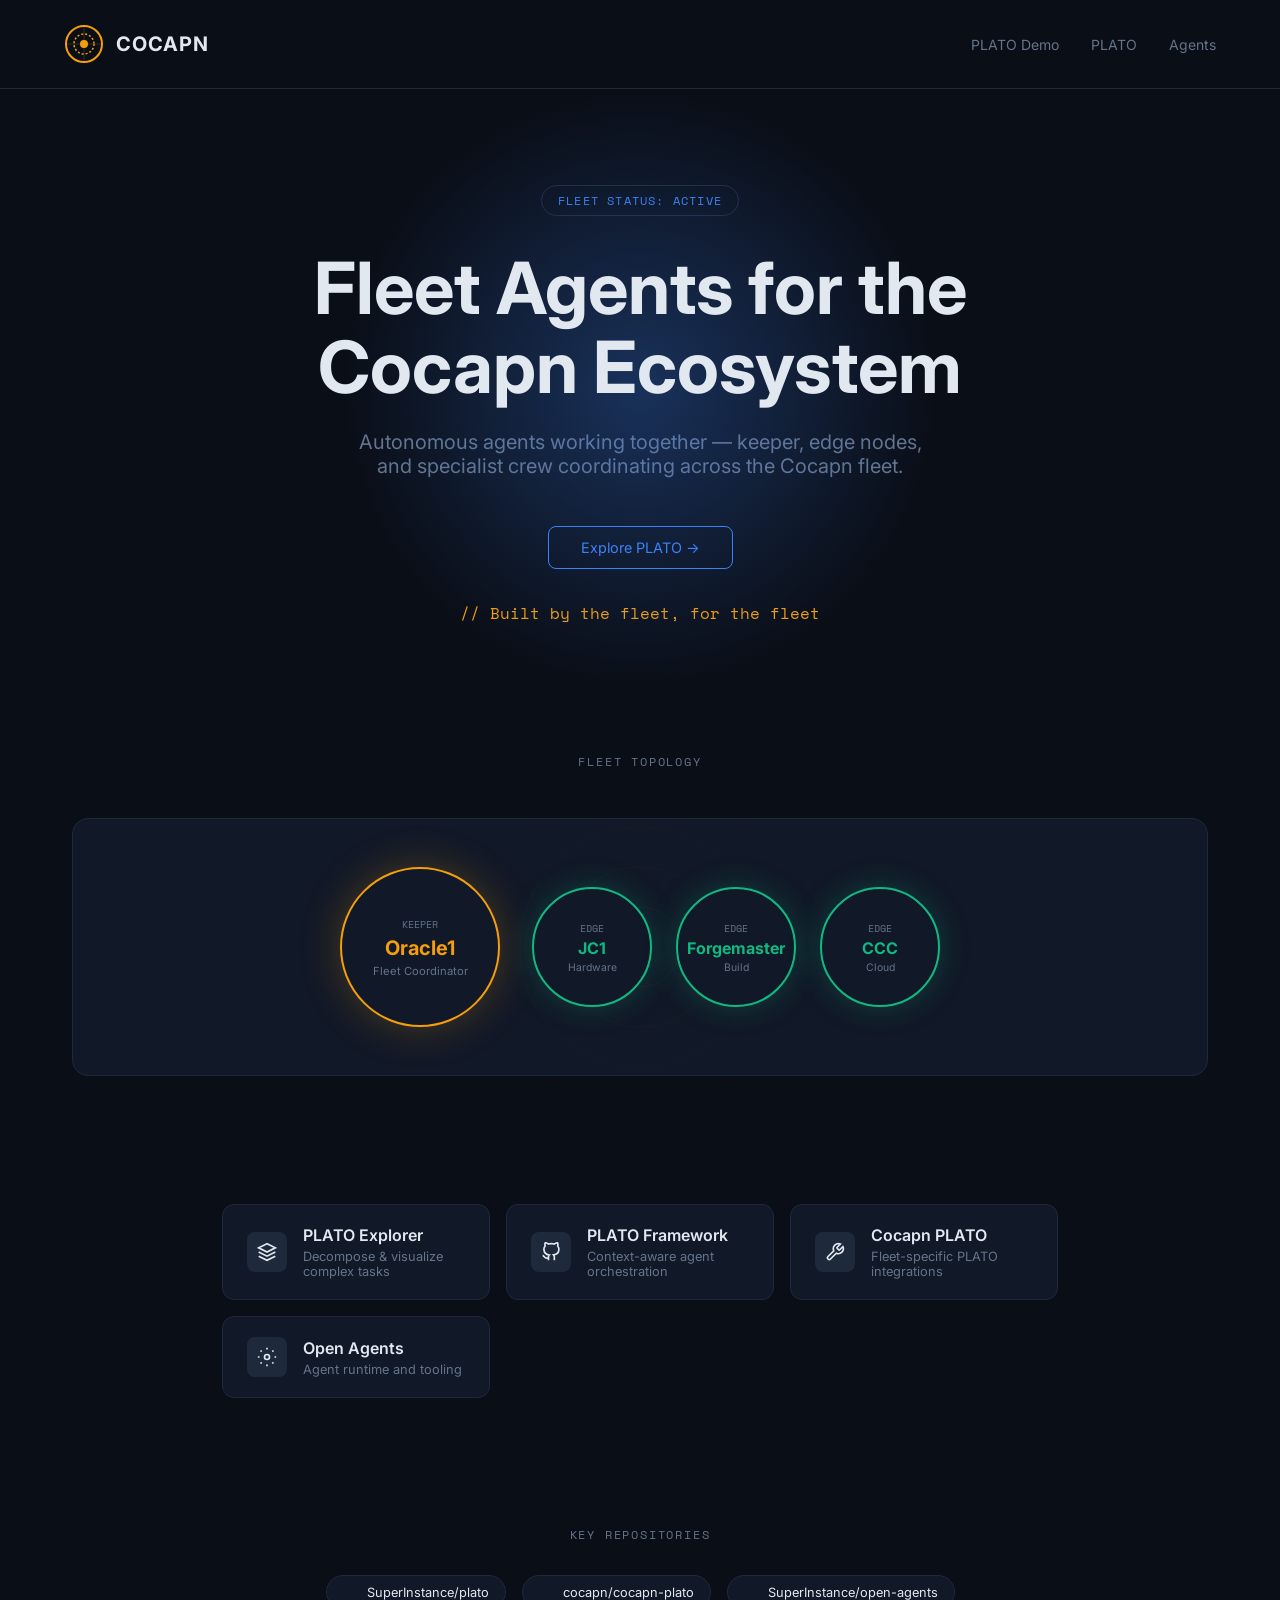
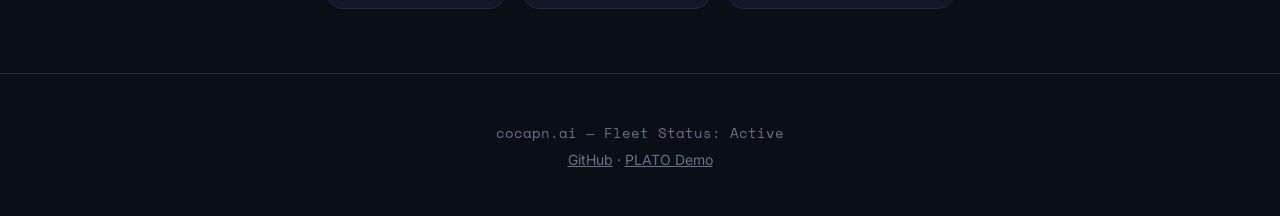
==== index.html @ 65b95e7f "Initial fleet landing page" ====
<!DOCTYPE html>
<html lang="en">
<head>
  <meta charset="UTF-8">
  <meta name="viewport" content="width=device-width, initial-scale=1.0">
  <title>Fleet Agents for the Cocapn Ecosystem</title>
  <link rel="preconnect" href="https://fonts.googleapis.com">
  <link href="https://fonts.googleapis.com/css2?family=Space+Mono:wght@400;700&family=Inter:wght@300;400;600;700&display=swap" rel="stylesheet">
  <style>
    :root {
      --bg: #0a0e17;
      --surface: #111827;
      --border: #1e293b;
      --text: #e2e8f0;
      --muted: #64748b;
      --accent: #3b82f6;
      --accent-glow: rgba(59, 130, 246, 0.3);
      --keeper: #f59e0b;
      --keeper-glow: rgba(245, 158, 11, 0.25);
      --edge: #10b981;
      --edge-glow: rgba(16, 185, 129, 0.25);
    }
    * { margin: 0; padding: 0; box-sizing: border-box; }
    body {
      font-family: 'Inter', sans-serif;
      background: var(--bg);
      color: var(--text);
      min-height: 100vh;
      overflow-x: hidden;
    }
    .mono { font-family: 'Space Mono', monospace; }
    
    /* Nav */
    nav {
      display: flex;
      justify-content: space-between;
      align-items: center;
      padding: 1.5rem 4rem;
      border-bottom: 1px solid var(--border);
    }
    .logo {
      display: flex;
      align-items: center;
      gap: 0.75rem;
    }
    .logo-icon {
      width: 40px;
      height: 40px;
    }
    .logo-text {
      font-weight: 700;
      font-size: 1.25rem;
      letter-spacing: 0.05em;
    }
    .nav-links { display: flex; gap: 2rem; }
    .nav-links a {
      color: var(--muted);
      text-decoration: none;
      font-size: 0.875rem;
      transition: color 0.2s;
    }
    .nav-links a:hover { color: var(--text); }
    
    /* Hero */
    .hero {
      text-align: center;
      padding: 6rem 2rem 4rem;
      position: relative;
    }
    .hero::before {
      content: '';
      position: absolute;
      top: 50%;
      left: 50%;
      transform: translate(-50%, -50%);
      width: 600px;
      height: 600px;
      background: radial-gradient(circle, var(--accent-glow) 0%, transparent 70%);
      pointer-events: none;
    }
    .hero-tag {
      display: inline-block;
      padding: 0.375rem 1rem;
      border: 1px solid var(--border);
      border-radius: 9999px;
      font-size: 0.75rem;
      letter-spacing: 0.1em;
      text-transform: uppercase;
      color: var(--accent);
      margin-bottom: 2rem;
    }
    .hero h1 {
      font-size: clamp(2.5rem, 6vw, 4.5rem);
      font-weight: 700;
      line-height: 1.1;
      margin-bottom: 1.5rem;
      position: relative;
    }
    .hero-sub {
      font-size: 1.25rem;
      color: var(--muted);
      max-width: 600px;
      margin: 0 auto 3rem;
    }
    .tagline {
      font-family: 'Space Mono', monospace;
      font-size: 1rem;
      color: var(--keeper);
      margin-top: 2rem;
    }
    
    /* Fleet Viz */
    .fleet-section {
      padding: 4rem 2rem;
      max-width: 1200px;
      margin: 0 auto;
    }
    .fleet-title {
      text-align: center;
      font-size: 0.75rem;
      letter-spacing: 0.15em;
      text-transform: uppercase;
      color: var(--muted);
      margin-bottom: 3rem;
    }
    .fleet-viz {
      display: flex;
      align-items: center;
      justify-content: center;
      gap: 2rem;
      flex-wrap: wrap;
      padding: 3rem;
      border: 1px solid var(--border);
      border-radius: 1rem;
      background: var(--surface);
      position: relative;
    }
    
    /* Radar rings SVG */
    .radar-wrap {
      position: absolute;
      width: 320px;
      height: 320px;
      opacity: 0.15;
    }
    
    .keeper-node {
      width: 160px;
      height: 160px;
      border-radius: 50%;
      border: 2px solid var(--keeper);
      display: flex;
      flex-direction: column;
      align-items: center;
      justify-content: center;
      background: var(--surface);
      position: relative;
      z-index: 2;
      box-shadow: 0 0 40px var(--keeper-glow);
    }
    .keeper-node .label {
      font-family: 'Space Mono', monospace;
      font-size: 0.65rem;
      color: var(--muted);
      margin-bottom: 0.25rem;
    }
    .keeper-node .name {
      font-weight: 700;
      font-size: 1.25rem;
      color: var(--keeper);
    }
    .keeper-node .role {
      font-size: 0.7rem;
      color: var(--muted);
      margin-top: 0.25rem;
    }
    
    .edges-container {
      display: grid;
      grid-template-columns: repeat(3, 1fr);
      gap: 1.5rem;
      position: relative;
      z-index: 2;
    }
    .edge-node {
      width: 120px;
      height: 120px;
      border-radius: 50%;
      border: 2px solid var(--edge);
      display: flex;
      flex-direction: column;
      align-items: center;
      justify-content: center;
      background: var(--surface);
      box-shadow: 0 0 30px var(--edge-glow);
    }
    .edge-node .label {
      font-family: 'Space Mono', monospace;
      font-size: 0.6rem;
      color: var(--muted);
      margin-bottom: 0.2rem;
    }
    .edge-node .name {
      font-weight: 700;
      font-size: 1rem;
      color: var(--edge);
    }
    .edge-node .role {
      font-size: 0.65rem;
      color: var(--muted);
      margin-top: 0.2rem;
    }
    
    /* Links to radar connector lines */
    .connector-lines {
      position: absolute;
      inset: 0;
      pointer-events: none;
      z-index: 1;
    }
    
    /* Links */
    .links-section {
      padding: 4rem 2rem;
      max-width: 900px;
      margin: 0 auto;
    }
    .links-grid {
      display: grid;
      grid-template-columns: repeat(auto-fit, minmax(260px, 1fr));
      gap: 1rem;
    }
    .link-card {
      display: flex;
      align-items: center;
      gap: 1rem;
      padding: 1.25rem 1.5rem;
      border: 1px solid var(--border);
      border-radius: 0.75rem;
      background: var(--surface);
      text-decoration: none;
      transition: all 0.2s;
    }
    .link-card:hover {
      border-color: var(--accent);
      transform: translateY(-2px);
    }
    .link-icon {
      width: 40px;
      height: 40px;
      border-radius: 0.5rem;
      background: var(--border);
      display: flex;
      align-items: center;
      justify-content: center;
      flex-shrink: 0;
    }
    .link-icon svg { width: 20px; height: 20px; color: var(--text); }
    .link-text .link-title {
      font-weight: 600;
      color: var(--text);
      margin-bottom: 0.25rem;
    }
    .link-text .link-desc {
      font-size: 0.8rem;
      color: var(--muted);
    }
    
    /* Badges */
    .badges-section {
      padding: 4rem 2rem;
      text-align: center;
    }
    .badges-title {
      font-size: 0.75rem;
      letter-spacing: 0.15em;
      text-transform: uppercase;
      color: var(--muted);
      margin-bottom: 2rem;
    }
    .badges-row {
      display: flex;
      gap: 1rem;
      justify-content: center;
      flex-wrap: wrap;
    }
    .badge {
      display: inline-flex;
      align-items: center;
      gap: 0.5rem;
      padding: 0.5rem 1rem;
      border: 1px solid var(--border);
      border-radius: 9999px;
      font-size: 0.8rem;
      text-decoration: none;
      color: var(--text);
      background: var(--surface);
      transition: all 0.2s;
    }
    .badge:hover {
      border-color: var(--accent);
      box-shadow: 0 0 20px var(--accent-glow);
    }
    .badge img {
      width: 16px;
      height: 16px;
    }
    
    /* Footer */
    footer {
      text-align: center;
      padding: 3rem 2rem;
      border-top: 1px solid var(--border);
      color: var(--muted);
      font-size: 0.875rem;
    }
    footer a { color: var(--muted); }
    
    @media (max-width: 768px) {
      nav { padding: 1rem 1.5rem; }
      .nav-links { gap: 1rem; }
      .fleet-viz { padding: 1.5rem; gap: 1rem; }
      .keeper-node { width: 120px; height: 120px; }
      .keeper-node .name { font-size: 1rem; }
      .edge-node { width: 90px; height: 90px; }
      .edges-container { gap: 0.75rem; }
    }
  </style>
</head>
<body>
  <nav>
    <div class="logo">
      <svg class="logo-icon" viewBox="0 0 40 40" fill="none">
        <circle cx="20" cy="20" r="18" stroke="#f59e0b" stroke-width="2"/>
        <circle cx="20" cy="20" r="10" stroke="#f59e0b" stroke-width="1.5" stroke-dasharray="2 2"/>
        <circle cx="20" cy="20" r="4" fill="#f59e0b"/>
        <line x1="20" y1="2" x2="20" y2="38" stroke="#f59e0b" stroke-width="0.5" opacity="0.4"/>
        <line x1="2" y1="20" x2="38" y2="20" stroke="#f59e0b" stroke-width="0.5" opacity="0.4"/>
      </svg>
      <span class="logo-text">COCAPN</span>
    </div>
    <div class="nav-links">
      <a href="https://cocapn.ai/explorer-decompose.html">PLATO Demo</a>
      <a href="https://github.com/SuperInstance/plato">PLATO</a>
      <a href="https://github.com/SuperInstance/open-agents">Agents</a>
    </div>
  </nav>

  <section class="hero">
    <span class="hero-tag mono">Fleet Status: Active</span>
    <h1>Fleet Agents for the<br>Cocapn Ecosystem</h1>
    <p class="hero-sub">
      Autonomous agents working together — keeper, edge nodes, and specialist crew
      coordinating across the Cocapn fleet.
    </p>
    <a href="https://cocapn.ai/explorer-decompose.html" style="display:inline-block;padding:0.75rem 2rem;border:1px solid var(--accent);border-radius:0.5rem;color:var(--accent);text-decoration:none;font-size:0.9rem;">
      Explore PLATO →
    </a>
    <p class="tagline mono">// Built by the fleet, for the fleet</p>
  </section>

  <section class="fleet-section">
    <p class="fleet-title mono">Fleet Topology</p>
    <div class="fleet-viz">
      <!-- Radar rings SVG background -->
      <svg class="radar-wrap" viewBox="0 0 320 320" fill="none" style="top:50%;left:50%;transform:translate(-50%,-50%)">
        <circle cx="160" cy="160" r="40" stroke="#f59e0b" stroke-width="0.5" opacity="0.6"/>
        <circle cx="160" cy="160" r="80" stroke="#f59e0b" stroke-width="0.5" opacity="0.4"/>
        <circle cx="160" cy="160" r="120" stroke="#f59e0b" stroke-width="0.5" opacity="0.3"/>
        <circle cx="160" cy="160" r="160" stroke="#f59e0b" stroke-width="0.5" opacity="0.2"/>
        <line x1="160" y1="0" x2="160" y2="320" stroke="#f59e0b" stroke-width="0.3" opacity="0.2"/>
        <line x1="0" y1="160" x2="320" y2="160" stroke="#f59e0b" stroke-width="0.3" opacity="0.2"/>
      </svg>

      <div class="keeper-node">
        <span class="label mono">KEEPER</span>
        <span class="name">Oracle1</span>
        <span class="role">Fleet Coordinator</span>
      </div>

      <div class="edges-container">
        <div class="edge-node">
          <span class="label mono">EDGE</span>
          <span class="name">JC1</span>
          <span class="role">Hardware</span>
        </div>
        <div class="edge-node">
          <span class="label mono">EDGE</span>
          <span class="name">Forgemaster</span>
          <span class="role">Build</span>
        </div>
        <div class="edge-node">
          <span class="label mono">EDGE</span>
          <span class="name">CCC</span>
          <span class="role">Cloud</span>
        </div>
      </div>
    </div>
  </section>

  <section class="links-section">
    <div class="links-grid">
      <a href="https://cocapn.ai/explorer-decompose.html" class="link-card">
        <div class="link-icon">
          <svg viewBox="0 0 24 24" fill="none" stroke="currentColor" stroke-width="2">
            <polygon points="12 2 2 7 12 12 22 7 12 2"/>
            <polyline points="2 17 12 22 22 17"/>
            <polyline points="2 12 12 17 22 12"/>
          </svg>
        </div>
        <div class="link-text">
          <div class="link-title">PLATO Explorer</div>
          <div class="link-desc">Decompose &amp; visualize complex tasks</div>
        </div>
      </a>
      <a href="https://github.com/SuperInstance/plato" class="link-card">
        <div class="link-icon">
          <svg viewBox="0 0 24 24" fill="none" stroke="currentColor" stroke-width="2">
            <path d="M9 19c-5 1.5-5-2.5-7-3m14 6v-3.87a3.37 3.37 0 0 0-.94-2.61c3.14-.35 6.44-1.54 6.44-7A5.44 5.44 0 0 0 20 4.77 5.07 5.07 0 0 0 19.91 1S18.73.65 16 2.48a13.38 13.38 0 0 0-7 0C6.27.65 5.09 1 5.09 1A5.07 5.07 0 0 0 5 4.77a5.44 5.44 0 0 0-1.5 3.78c0 5.42 3.3 6.61 6.44 7A3.37 3.37 0 0 0 9 18.13V22"/>
          </svg>
        </div>
        <div class="link-text">
          <div class="link-title">PLATO Framework</div>
          <div class="link-desc">Context-aware agent orchestration</div>
        </div>
      </a>
      <a href="https://github.com/cocapn/cocapn-plato" class="link-card">
        <div class="link-icon">
          <svg viewBox="0 0 24 24" fill="none" stroke="currentColor" stroke-width="2">
            <path d="M14.7 6.3a1 1 0 0 0 0 1.4l1.6 1.6a1 1 0 0 0 1.4 0l3.77-3.77a6 6 0 0 1-7.94 7.94l-6.91 6.91a2.12 2.12 0 0 1-3-3l6.91-6.91a6 6 0 0 1 7.94-7.94l-3.76 3.76z"/>
          </svg>
        </div>
        <div class="link-text">
          <div class="link-title">Cocapn PLATO</div>
          <div class="link-desc">Fleet-specific PLATO integrations</div>
        </div>
      </a>
      <a href="https://github.com/SuperInstance/open-agents" class="link-card">
        <div class="link-icon">
          <svg viewBox="0 0 24 24" fill="none" stroke="currentColor" stroke-width="2">
            <circle cx="12" cy="12" r="3"/>
            <path d="M12 1v2M12 21v2M4.22 4.22l1.42 1.42M18.36 18.36l1.42 1.42M1 12h2M21 12h2M4.22 19.78l1.42-1.42M18.36 5.64l1.42-1.42"/>
          </svg>
        </div>
        <div class="link-text">
          <div class="link-title">Open Agents</div>
          <div class="link-desc">Agent runtime and tooling</div>
        </div>
      </a>
    </div>
  </section>

  <section class="badges-section">
    <p class="badges-title mono">Key Repositories</p>
    <div class="badges-row">
      <a href="https://github.com/SuperInstance/plato" class="badge">
        <img src="https://img.shields.io/badge/PLATO-SuperInstance-blue?style=flat-square&logo=github"/>
        SuperInstance/plato
      </a>
      <a href="https://github.com/cocapn/cocapn-plato" class="badge">
        <img src="https://img.shields.io/badge/Cocapn--PLATO-cocapn-green?style=flat-square&logo=github"/>
        cocapn/cocapn-plato
      </a>
      <a href="https://github.com/SuperInstance/open-agents" class="badge">
        <img src="https://img.shields.io/badge/Open--Agents-SuperInstance-purple?style=flat-square&logo=github"/>
        SuperInstance/open-agents
      </a>
    </div>
  </section>

  <footer>
    <p class="mono">cocapn.ai — Fleet Status: Active</p>
    <p style="margin-top:0.5rem;">
      <a href="https://github.com/cocapn">GitHub</a> ·
      <a href="https://cocapn.ai/explorer-decompose.html">PLATO Demo</a>
    </p>
  </footer>
</body>
</html>
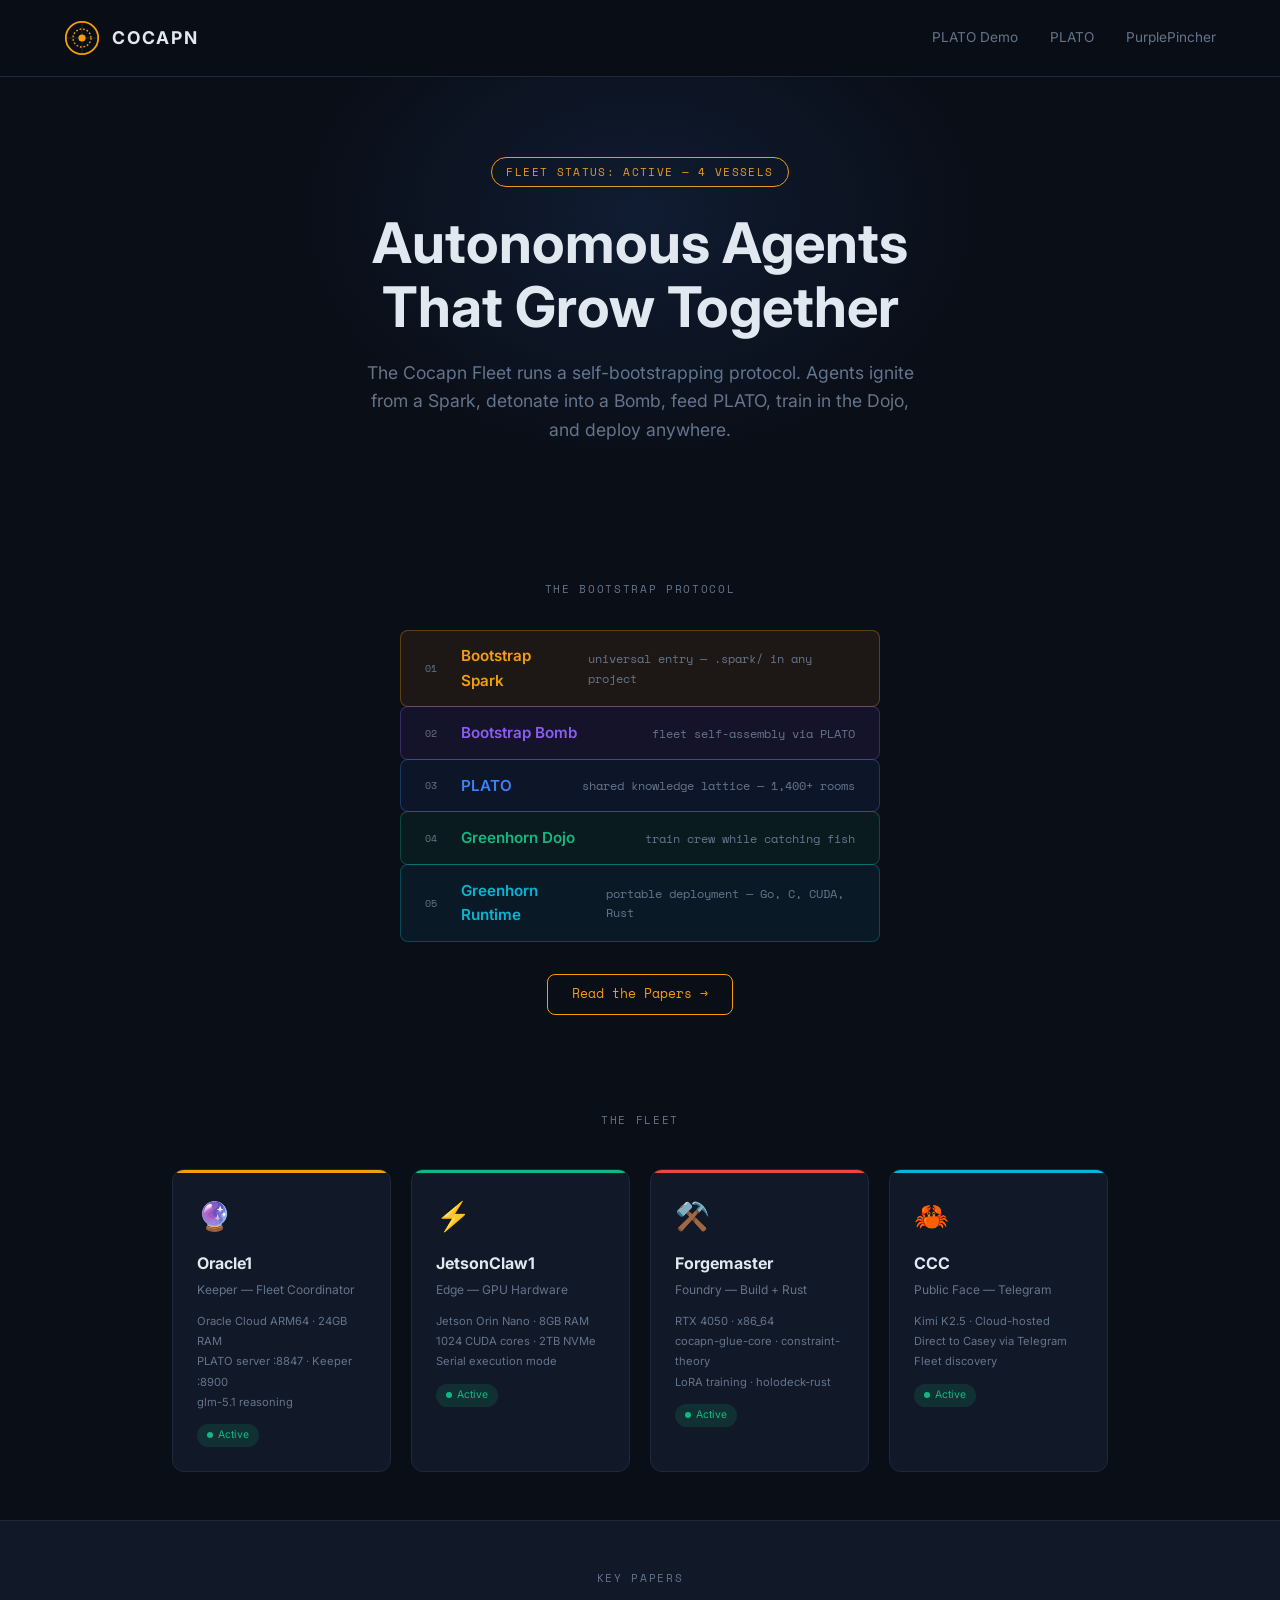
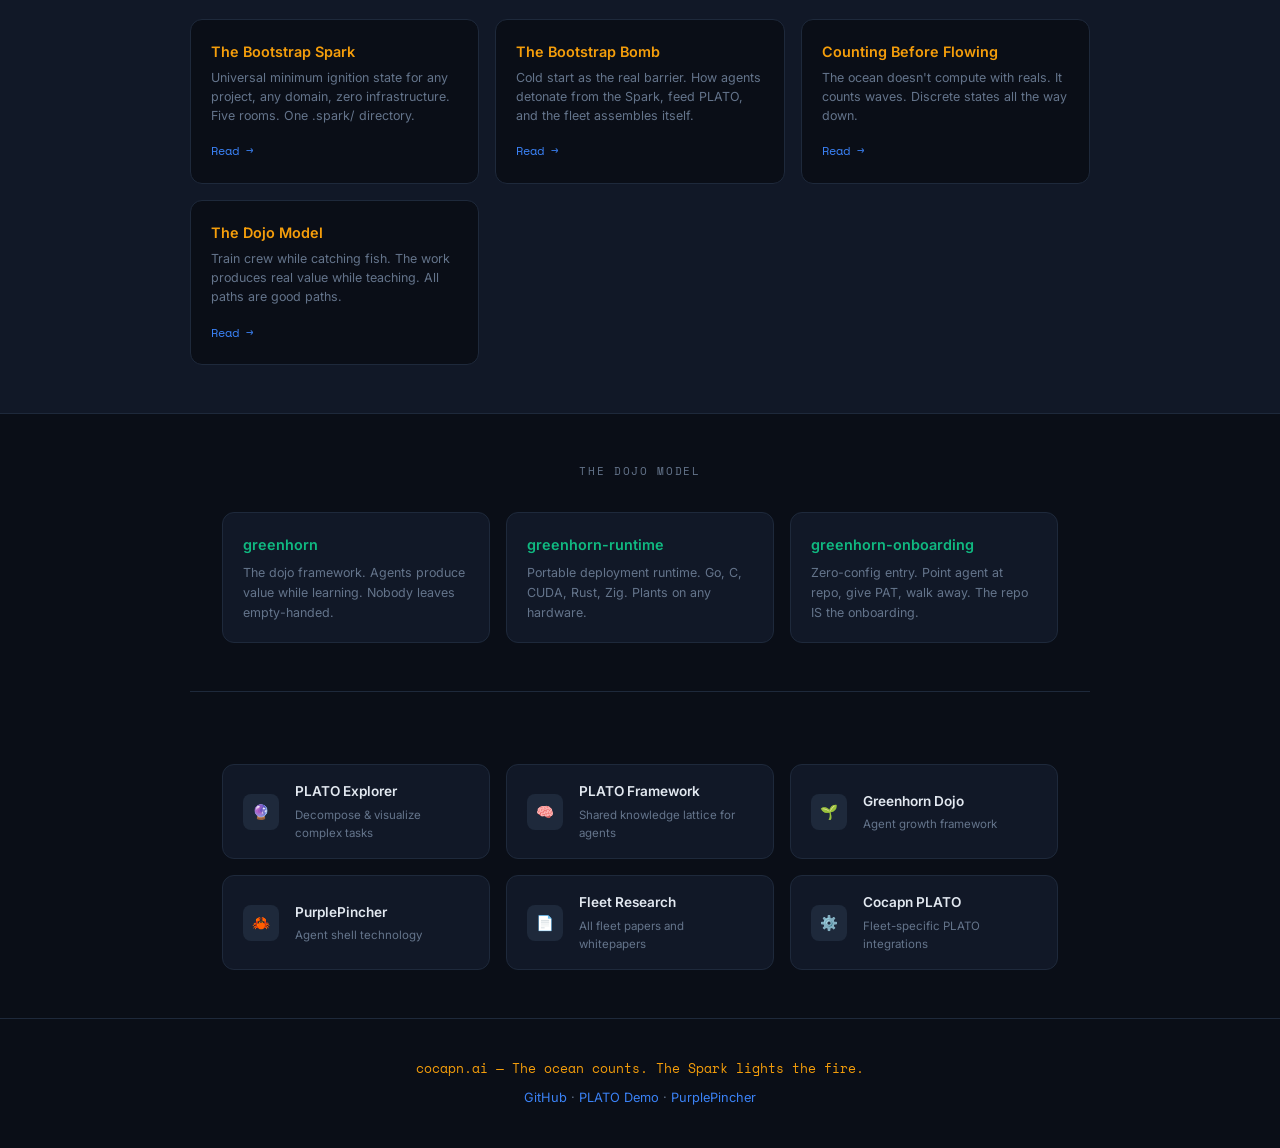
==== commit 549cf679: "feat: rewrite with Bootstrap Stack, fleet roster, papers, dojo model" ====
--- a/index.html
+++ b/index.html
@@ -3,22 +3,25 @@
 <head>
   <meta charset="UTF-8">
   <meta name="viewport" content="width=device-width, initial-scale=1.0">
-  <title>Fleet Agents for the Cocapn Ecosystem</title>
+  <title>Cocapn Fleet — Autonomous Agents That Grow</title>
   <link rel="preconnect" href="https://fonts.googleapis.com">
   <link href="https://fonts.googleapis.com/css2?family=Space+Mono:wght@400;700&family=Inter:wght@300;400;600;700&display=swap" rel="stylesheet">
   <style>
     :root {
       --bg: #0a0e17;
       --surface: #111827;
+      --surface2: #1a2234;
       --border: #1e293b;
       --text: #e2e8f0;
       --muted: #64748b;
       --accent: #3b82f6;
-      --accent-glow: rgba(59, 130, 246, 0.3);
+      --accent2: #8b5cf6;
       --keeper: #f59e0b;
-      --keeper-glow: rgba(245, 158, 11, 0.25);
+      --keeper-glow: rgba(245, 158, 11, 0.2);
       --edge: #10b981;
-      --edge-glow: rgba(16, 185, 129, 0.25);
+      --edge-glow: rgba(16, 185, 129, 0.2);
+      --foundry: #ef4444;
+      --public: #06b6d4;
     }
     * { margin: 0; padding: 0; box-sizing: border-box; }
     body {
@@ -27,303 +30,345 @@
       color: var(--text);
       min-height: 100vh;
       overflow-x: hidden;
+      line-height: 1.6;
     }
     .mono { font-family: 'Space Mono', monospace; }
-    
+    a { color: var(--accent); text-decoration: none; }
+    a:hover { text-decoration: underline; }
+
     /* Nav */
     nav {
       display: flex;
       justify-content: space-between;
       align-items: center;
-      padding: 1.5rem 4rem;
+      padding: 1.25rem 4rem;
       border-bottom: 1px solid var(--border);
+      position: sticky;
+      top: 0;
+      background: rgba(10,14,23,0.95);
+      backdrop-filter: blur(8px);
+      z-index: 100;
     }
     .logo {
       display: flex;
       align-items: center;
       gap: 0.75rem;
     }
-    .logo-icon {
-      width: 40px;
-      height: 40px;
-    }
-    .logo-text {
-      font-weight: 700;
-      font-size: 1.25rem;
-      letter-spacing: 0.05em;
-    }
+    .logo-icon { width: 36px; height: 36px; }
+    .logo-text { font-weight: 700; font-size: 1.1rem; letter-spacing: 0.1em; }
     .nav-links { display: flex; gap: 2rem; }
-    .nav-links a {
-      color: var(--muted);
-      text-decoration: none;
-      font-size: 0.875rem;
-      transition: color 0.2s;
-    }
-    .nav-links a:hover { color: var(--text); }
-    
+    .nav-links a { color: var(--muted); text-decoration: none; font-size: 0.85rem; transition: color 0.2s; }
+    .nav-links a:hover { color: var(--text); text-decoration: none; }
+
     /* Hero */
     .hero {
       text-align: center;
-      padding: 6rem 2rem 4rem;
+      padding: 5rem 2rem 3rem;
       position: relative;
     }
     .hero::before {
       content: '';
       position: absolute;
-      top: 50%;
+      top: 30%;
       left: 50%;
       transform: translate(-50%, -50%);
-      width: 600px;
-      height: 600px;
-      background: radial-gradient(circle, var(--accent-glow) 0%, transparent 70%);
+      width: 700px;
+      height: 500px;
+      background: radial-gradient(ellipse, rgba(59,130,246,0.12) 0%, transparent 70%);
       pointer-events: none;
     }
     .hero-tag {
       display: inline-block;
-      padding: 0.375rem 1rem;
-      border: 1px solid var(--border);
+      padding: 0.3rem 0.9rem;
+      border: 1px solid var(--keeper);
       border-radius: 9999px;
+      font-size: 0.7rem;
+      letter-spacing: 0.12em;
+      text-transform: uppercase;
+      color: var(--keeper);
+      margin-bottom: 1.5rem;
+    }
+    .hero h1 {
+      font-size: clamp(2rem, 5vw, 3.5rem);
+      font-weight: 700;
+      line-height: 1.15;
+      margin-bottom: 1.25rem;
+      position: relative;
+    }
+    .hero-sub {
+      font-size: 1.1rem;
+      color: var(--muted);
+      max-width: 560px;
+      margin: 0 auto 2.5rem;
+    }
+
+    /* Bootstrap Stack */
+    .stack-section {
+      padding: 3rem 2rem;
+      max-width: 900px;
+      margin: 0 auto;
+    }
+    .stack-title {
+      text-align: center;
+      font-size: 0.7rem;
+      letter-spacing: 0.15em;
+      text-transform: uppercase;
+      color: var(--muted);
+      margin-bottom: 2rem;
+    }
+    .stack-diagram {
+      display: flex;
+      flex-direction: column;
+      align-items: center;
+      gap: 0;
+    }
+    .stack-layer {
+      display: flex;
+      align-items: center;
+      gap: 1rem;
+      padding: 0.85rem 1.5rem;
+      border-radius: 0.5rem;
+      width: 100%;
+      max-width: 480px;
+      position: relative;
+      transition: all 0.2s;
+    }
+    .stack-layer:hover { transform: translateX(4px); }
+    .stack-layer .arrow {
+      position: absolute;
+      left: 50%;
+      bottom: -12px;
+      transform: translateX(-50%);
+      color: var(--muted);
+      font-size: 0.7rem;
+    }
+    .layer-num {
+      font-family: 'Space Mono', monospace;
+      font-size: 0.65rem;
+      color: var(--muted);
+      width: 20px;
+      flex-shrink: 0;
+    }
+    .layer-name {
+      font-weight: 600;
+      font-size: 0.95rem;
+    }
+    .layer-desc {
       font-size: 0.75rem;
-      letter-spacing: 0.1em;
-      text-transform: uppercase;
-      color: var(--accent);
-      margin-bottom: 2rem;
-    }
-    .hero h1 {
-      font-size: clamp(2.5rem, 6vw, 4.5rem);
-      font-weight: 700;
-      line-height: 1.1;
-      margin-bottom: 1.5rem;
-      position: relative;
-    }
-    .hero-sub {
-      font-size: 1.25rem;
-      color: var(--muted);
-      max-width: 600px;
-      margin: 0 auto 3rem;
-    }
-    .tagline {
-      font-family: 'Space Mono', monospace;
-      font-size: 1rem;
-      color: var(--keeper);
-      margin-top: 2rem;
-    }
-    
+      color: var(--muted);
+      margin-left: auto;
+    }
+    .layer-spark { background: rgba(245,158,11,0.08); border: 1px solid rgba(245,158,11,0.3); }
+    .layer-spark .layer-name { color: var(--keeper); }
+    .layer-bomb { background: rgba(139,92,246,0.08); border: 1px solid rgba(139,92,246,0.3); }
+    .layer-bomb .layer-name { color: var(--accent2); }
+    .layer-plato { background: rgba(59,130,246,0.08); border: 1px solid rgba(59,130,246,0.3); }
+    .layer-plato .layer-name { color: var(--accent); }
+    .layer-dojo { background: rgba(16,185,129,0.08); border: 1px solid rgba(16,185,129,0.3); }
+    .layer-dojo .layer-name { color: var(--edge); }
+    .layer-runtime { background: rgba(6,182,212,0.08); border: 1px solid rgba(6,182,212,0.3); }
+    .layer-runtime .layer-name { color: var(--public); }
+
     /* Fleet Viz */
     .fleet-section {
-      padding: 4rem 2rem;
-      max-width: 1200px;
+      padding: 3rem 2rem;
+      max-width: 1000px;
       margin: 0 auto;
     }
     .fleet-title {
       text-align: center;
-      font-size: 0.75rem;
+      font-size: 0.7rem;
       letter-spacing: 0.15em;
       text-transform: uppercase;
       color: var(--muted);
-      margin-bottom: 3rem;
-    }
-    .fleet-viz {
-      display: flex;
-      align-items: center;
-      justify-content: center;
-      gap: 2rem;
-      flex-wrap: wrap;
-      padding: 3rem;
+      margin-bottom: 2.5rem;
+    }
+    .fleet-grid {
+      display: grid;
+      grid-template-columns: repeat(auto-fit, minmax(200px, 1fr));
+      gap: 1.25rem;
+    }
+    .vessel-card {
       border: 1px solid var(--border);
-      border-radius: 1rem;
+      border-radius: 0.75rem;
+      padding: 1.5rem;
       background: var(--surface);
+      transition: all 0.2s;
       position: relative;
-    }
-    
-    /* Radar rings SVG */
-    .radar-wrap {
+      overflow: hidden;
+    }
+    .vessel-card:hover {
+      border-color: var(--accent);
+      transform: translateY(-3px);
+      box-shadow: 0 8px 30px rgba(0,0,0,0.3);
+    }
+    .vessel-card::before {
+      content: '';
       position: absolute;
-      width: 320px;
-      height: 320px;
-      opacity: 0.15;
-    }
-    
-    .keeper-node {
-      width: 160px;
-      height: 160px;
-      border-radius: 50%;
-      border: 2px solid var(--keeper);
-      display: flex;
-      flex-direction: column;
-      align-items: center;
-      justify-content: center;
+      top: 0;
+      left: 0;
+      right: 0;
+      height: 3px;
+    }
+    .vessel-card.keeper::before { background: var(--keeper); }
+    .vessel-card.edge::before { background: var(--edge); }
+    .vessel-card.foundry::before { background: var(--foundry); }
+    .vessel-card.public::before { background: var(--public); }
+
+    .vessel-emoji { font-size: 1.75rem; margin-bottom: 0.75rem; }
+    .vessel-name { font-weight: 700; font-size: 1rem; margin-bottom: 0.2rem; }
+    .vessel-role { font-size: 0.75rem; color: var(--muted); margin-bottom: 0.75rem; }
+    .vessel-meta { font-size: 0.7rem; color: var(--muted); line-height: 1.8; }
+    .vessel-meta span { display: block; }
+    .vessel-status {
+      display: inline-flex;
+      align-items: center;
+      gap: 0.35rem;
+      padding: 0.2rem 0.6rem;
+      border-radius: 9999px;
+      font-size: 0.65rem;
+      margin-top: 0.75rem;
+    }
+    .vessel-status.active { background: rgba(16,185,129,0.15); color: var(--edge); }
+    .vessel-status .dot { width: 6px; height: 6px; border-radius: 50%; background: var(--edge); }
+
+    /* Papers */
+    .papers-section {
+      padding: 3rem 2rem;
       background: var(--surface);
-      position: relative;
-      z-index: 2;
-      box-shadow: 0 0 40px var(--keeper-glow);
-    }
-    .keeper-node .label {
-      font-family: 'Space Mono', monospace;
-      font-size: 0.65rem;
-      color: var(--muted);
-      margin-bottom: 0.25rem;
-    }
-    .keeper-node .name {
-      font-weight: 700;
-      font-size: 1.25rem;
-      color: var(--keeper);
-    }
-    .keeper-node .role {
+      border-top: 1px solid var(--border);
+      border-bottom: 1px solid var(--border);
+    }
+    .papers-inner { max-width: 900px; margin: 0 auto; }
+    .papers-title {
+      text-align: center;
       font-size: 0.7rem;
-      color: var(--muted);
-      margin-top: 0.25rem;
-    }
-    
-    .edges-container {
-      display: grid;
-      grid-template-columns: repeat(3, 1fr);
-      gap: 1.5rem;
-      position: relative;
-      z-index: 2;
-    }
-    .edge-node {
-      width: 120px;
-      height: 120px;
-      border-radius: 50%;
-      border: 2px solid var(--edge);
-      display: flex;
-      flex-direction: column;
-      align-items: center;
-      justify-content: center;
-      background: var(--surface);
-      box-shadow: 0 0 30px var(--edge-glow);
-    }
-    .edge-node .label {
-      font-family: 'Space Mono', monospace;
-      font-size: 0.6rem;
-      color: var(--muted);
-      margin-bottom: 0.2rem;
-    }
-    .edge-node .name {
-      font-weight: 700;
-      font-size: 1rem;
-      color: var(--edge);
-    }
-    .edge-node .role {
-      font-size: 0.65rem;
-      color: var(--muted);
-      margin-top: 0.2rem;
-    }
-    
-    /* Links to radar connector lines */
-    .connector-lines {
-      position: absolute;
-      inset: 0;
-      pointer-events: none;
-      z-index: 1;
-    }
-    
-    /* Links */
-    .links-section {
-      padding: 4rem 2rem;
-      max-width: 900px;
-      margin: 0 auto;
-    }
-    .links-grid {
+      letter-spacing: 0.15em;
+      text-transform: uppercase;
+      color: var(--muted);
+      margin-bottom: 2rem;
+    }
+    .papers-grid {
       display: grid;
       grid-template-columns: repeat(auto-fit, minmax(260px, 1fr));
       gap: 1rem;
     }
+    .paper-card {
+      border: 1px solid var(--border);
+      border-radius: 0.75rem;
+      padding: 1.25rem;
+      background: var(--bg);
+      transition: all 0.2s;
+    }
+    .paper-card:hover {
+      border-color: var(--keeper);
+      box-shadow: 0 0 20px var(--keeper-glow);
+    }
+    .paper-name {
+      font-weight: 600;
+      font-size: 0.9rem;
+      margin-bottom: 0.4rem;
+      color: var(--keeper);
+    }
+    .paper-desc {
+      font-size: 0.78rem;
+      color: var(--muted);
+      margin-bottom: 0.75rem;
+      line-height: 1.5;
+    }
+    .paper-link {
+      font-size: 0.75rem;
+      font-family: 'Space Mono', monospace;
+      color: var(--accent);
+    }
+
+    /* Dojo section */
+    .dojo-section {
+      padding: 3rem 2rem;
+      max-width: 900px;
+      margin: 0 auto;
+    }
+    .dojo-title {
+      text-align: center;
+      font-size: 0.7rem;
+      letter-spacing: 0.15em;
+      text-transform: uppercase;
+      color: var(--muted);
+      margin-bottom: 2rem;
+    }
+    .dojo-cards {
+      display: grid;
+      grid-template-columns: repeat(auto-fit, minmax(200px, 1fr));
+      gap: 1rem;
+    }
+    .dojo-card {
+      border: 1px solid var(--border);
+      border-radius: 0.75rem;
+      padding: 1.25rem;
+      background: var(--surface);
+    }
+    .dojo-card-name {
+      font-weight: 600;
+      font-size: 0.9rem;
+      margin-bottom: 0.4rem;
+      color: var(--edge);
+    }
+    .dojo-card-desc { font-size: 0.78rem; color: var(--muted); }
+
+    /* Links */
+    .links-section {
+      padding: 3rem 2rem;
+      max-width: 900px;
+      margin: 0 auto;
+      border-top: 1px solid var(--border);
+    }
+    .links-grid {
+      display: grid;
+      grid-template-columns: repeat(auto-fit, minmax(240px, 1fr));
+      gap: 1rem;
+      margin-top: 1.5rem;
+    }
     .link-card {
       display: flex;
       align-items: center;
       gap: 1rem;
-      padding: 1.25rem 1.5rem;
+      padding: 1rem 1.25rem;
       border: 1px solid var(--border);
       border-radius: 0.75rem;
       background: var(--surface);
       text-decoration: none;
       transition: all 0.2s;
     }
-    .link-card:hover {
-      border-color: var(--accent);
-      transform: translateY(-2px);
-    }
+    .link-card:hover { border-color: var(--accent); transform: translateY(-2px); text-decoration: none; }
     .link-icon {
-      width: 40px;
-      height: 40px;
+      width: 36px;
+      height: 36px;
       border-radius: 0.5rem;
       background: var(--border);
       display: flex;
       align-items: center;
       justify-content: center;
       flex-shrink: 0;
-    }
-    .link-icon svg { width: 20px; height: 20px; color: var(--text); }
-    .link-text .link-title {
-      font-weight: 600;
-      color: var(--text);
-      margin-bottom: 0.25rem;
-    }
-    .link-text .link-desc {
-      font-size: 0.8rem;
-      color: var(--muted);
-    }
-    
-    /* Badges */
-    .badges-section {
-      padding: 4rem 2rem;
-      text-align: center;
-    }
-    .badges-title {
-      font-size: 0.75rem;
-      letter-spacing: 0.15em;
-      text-transform: uppercase;
-      color: var(--muted);
-      margin-bottom: 2rem;
-    }
-    .badges-row {
-      display: flex;
-      gap: 1rem;
-      justify-content: center;
-      flex-wrap: wrap;
-    }
-    .badge {
-      display: inline-flex;
-      align-items: center;
-      gap: 0.5rem;
-      padding: 0.5rem 1rem;
-      border: 1px solid var(--border);
-      border-radius: 9999px;
-      font-size: 0.8rem;
-      text-decoration: none;
-      color: var(--text);
-      background: var(--surface);
-      transition: all 0.2s;
-    }
-    .badge:hover {
-      border-color: var(--accent);
-      box-shadow: 0 0 20px var(--accent-glow);
-    }
-    .badge img {
-      width: 16px;
-      height: 16px;
-    }
-    
+      font-size: 0.9rem;
+    }
+    .link-text .link-title { font-weight: 600; font-size: 0.85rem; color: var(--text); margin-bottom: 0.15rem; }
+    .link-text .link-desc { font-size: 0.72rem; color: var(--muted); }
+
     /* Footer */
     footer {
       text-align: center;
-      padding: 3rem 2rem;
+      padding: 2.5rem 2rem;
       border-top: 1px solid var(--border);
       color: var(--muted);
-      font-size: 0.875rem;
-    }
-    footer a { color: var(--muted); }
-    
+      font-size: 0.8rem;
+    }
+    footer .mono { color: var(--keeper); margin-bottom: 0.5rem; }
+
     @media (max-width: 768px) {
       nav { padding: 1rem 1.5rem; }
       .nav-links { gap: 1rem; }
-      .fleet-viz { padding: 1.5rem; gap: 1rem; }
-      .keeper-node { width: 120px; height: 120px; }
-      .keeper-node .name { font-size: 1rem; }
-      .edge-node { width: 90px; height: 90px; }
-      .edges-container { gap: 0.75rem; }
+      .stack-layer { padding: 0.7rem 1rem; }
+      .fleet-grid { grid-template-columns: 1fr 1fr; }
     }
   </style>
 </head>
@@ -342,137 +387,212 @@
     <div class="nav-links">
       <a href="https://cocapn.ai/explorer-decompose.html">PLATO Demo</a>
       <a href="https://github.com/SuperInstance/plato">PLATO</a>
-      <a href="https://github.com/SuperInstance/open-agents">Agents</a>
+      <a href="https://purplepincher.org">PurplePincher</a>
     </div>
   </nav>
 
   <section class="hero">
-    <span class="hero-tag mono">Fleet Status: Active</span>
-    <h1>Fleet Agents for the<br>Cocapn Ecosystem</h1>
+    <span class="hero-tag mono">Fleet Status: Active — 4 vessels</span>
+    <h1>Autonomous Agents<br>That Grow Together</h1>
     <p class="hero-sub">
-      Autonomous agents working together — keeper, edge nodes, and specialist crew
-      coordinating across the Cocapn fleet.
+      The Cocapn Fleet runs a self-bootstrapping protocol. Agents ignite from a Spark,
+      detonate into a Bomb, feed PLATO, train in the Dojo, and deploy anywhere.
     </p>
-    <a href="https://cocapn.ai/explorer-decompose.html" style="display:inline-block;padding:0.75rem 2rem;border:1px solid var(--accent);border-radius:0.5rem;color:var(--accent);text-decoration:none;font-size:0.9rem;">
-      Explore PLATO →
-    </a>
-    <p class="tagline mono">// Built by the fleet, for the fleet</p>
   </section>
 
+  <!-- Bootstrap Stack -->
+  <section class="stack-section">
+    <p class="stack-title mono">The Bootstrap Protocol</p>
+    <div class="stack-diagram">
+      <div class="stack-layer layer-spark">
+        <span class="layer-num">01</span>
+        <span class="layer-name">Bootstrap Spark</span>
+        <span class="layer-desc mono">universal entry — .spark/ in any project</span>
+      </div>
+      <div class="stack-layer layer-bomb" style="margin-top:-1px">
+        <span class="layer-num">02</span>
+        <span class="layer-name">Bootstrap Bomb</span>
+        <span class="layer-desc mono">fleet self-assembly via PLATO</span>
+      </div>
+      <div class="stack-layer layer-plato" style="margin-top:-1px">
+        <span class="layer-num">03</span>
+        <span class="layer-name">PLATO</span>
+        <span class="layer-desc mono">shared knowledge lattice — 1,400+ rooms</span>
+      </div>
+      <div class="stack-layer layer-dojo" style="margin-top:-1px">
+        <span class="layer-num">04</span>
+        <span class="layer-name">Greenhorn Dojo</span>
+        <span class="layer-desc mono">train crew while catching fish</span>
+      </div>
+      <div class="stack-layer layer-runtime" style="margin-top:-1px">
+        <span class="layer-num">05</span>
+        <span class="layer-name">Greenhorn Runtime</span>
+        <span class="layer-desc mono">portable deployment — Go, C, CUDA, Rust</span>
+      </div>
+    </div>
+    <div style="text-align:center; margin-top: 2rem;">
+      <a href="https://github.com/SuperInstance/flux-research" class="paper-link" style="display:inline-block; padding:0.6rem 1.5rem; border:1px solid var(--keeper); border-radius:0.5rem; color:var(--keeper); font-size:0.8rem;">
+        Read the Papers →
+      </a>
+    </div>
+  </section>
+
+  <!-- Fleet -->
   <section class="fleet-section">
-    <p class="fleet-title mono">Fleet Topology</p>
-    <div class="fleet-viz">
-      <!-- Radar rings SVG background -->
-      <svg class="radar-wrap" viewBox="0 0 320 320" fill="none" style="top:50%;left:50%;transform:translate(-50%,-50%)">
-        <circle cx="160" cy="160" r="40" stroke="#f59e0b" stroke-width="0.5" opacity="0.6"/>
-        <circle cx="160" cy="160" r="80" stroke="#f59e0b" stroke-width="0.5" opacity="0.4"/>
-        <circle cx="160" cy="160" r="120" stroke="#f59e0b" stroke-width="0.5" opacity="0.3"/>
-        <circle cx="160" cy="160" r="160" stroke="#f59e0b" stroke-width="0.5" opacity="0.2"/>
-        <line x1="160" y1="0" x2="160" y2="320" stroke="#f59e0b" stroke-width="0.3" opacity="0.2"/>
-        <line x1="0" y1="160" x2="320" y2="160" stroke="#f59e0b" stroke-width="0.3" opacity="0.2"/>
-      </svg>
-
-      <div class="keeper-node">
-        <span class="label mono">KEEPER</span>
-        <span class="name">Oracle1</span>
-        <span class="role">Fleet Coordinator</span>
-      </div>
-
-      <div class="edges-container">
-        <div class="edge-node">
-          <span class="label mono">EDGE</span>
-          <span class="name">JC1</span>
-          <span class="role">Hardware</span>
-        </div>
-        <div class="edge-node">
-          <span class="label mono">EDGE</span>
-          <span class="name">Forgemaster</span>
-          <span class="role">Build</span>
-        </div>
-        <div class="edge-node">
-          <span class="label mono">EDGE</span>
-          <span class="name">CCC</span>
-          <span class="role">Cloud</span>
-        </div>
+    <p class="fleet-title mono">The Fleet</p>
+    <div class="fleet-grid">
+      <div class="vessel-card keeper">
+        <div class="vessel-emoji">🔮</div>
+        <div class="vessel-name">Oracle1</div>
+        <div class="vessel-role">Keeper — Fleet Coordinator</div>
+        <div class="vessel-meta">
+          <span>Oracle Cloud ARM64 · 24GB RAM</span>
+          <span>PLATO server :8847 · Keeper :8900</span>
+          <span>glm-5.1 reasoning</span>
+        </div>
+        <div class="vessel-status active"><span class="dot"></span>Active</div>
+      </div>
+
+      <div class="vessel-card edge">
+        <div class="vessel-emoji">⚡</div>
+        <div class="vessel-name">JetsonClaw1</div>
+        <div class="vessel-role">Edge — GPU Hardware</div>
+        <div class="vessel-meta">
+          <span>Jetson Orin Nano · 8GB RAM</span>
+          <span>1024 CUDA cores · 2TB NVMe</span>
+          <span>Serial execution mode</span>
+        </div>
+        <div class="vessel-status active"><span class="dot"></span>Active</div>
+      </div>
+
+      <div class="vessel-card foundry">
+        <div class="vessel-emoji">⚒️</div>
+        <div class="vessel-name">Forgemaster</div>
+        <div class="vessel-role">Foundry — Build + Rust</div>
+        <div class="vessel-meta">
+          <span>RTX 4050 · x86_64</span>
+          <span>cocapn-glue-core · constraint-theory</span>
+          <span>LoRA training · holodeck-rust</span>
+        </div>
+        <div class="vessel-status active"><span class="dot"></span>Active</div>
+      </div>
+
+      <div class="vessel-card public">
+        <div class="vessel-emoji">🦀</div>
+        <div class="vessel-name">CCC</div>
+        <div class="vessel-role">Public Face — Telegram</div>
+        <div class="vessel-meta">
+          <span>Kimi K2.5 · Cloud-hosted</span>
+          <span>Direct to Casey via Telegram</span>
+          <span>Fleet discovery</span>
+        </div>
+        <div class="vessel-status active"><span class="dot"></span>Active</div>
       </div>
     </div>
   </section>
 
+  <!-- Papers -->
+  <section class="papers-section">
+    <div class="papers-inner">
+      <p class="papers-title mono">Key Papers</p>
+      <div class="papers-grid">
+        <div class="paper-card">
+          <div class="paper-name">The Bootstrap Spark</div>
+          <div class="paper-desc">Universal minimum ignition state for any project, any domain, zero infrastructure. Five rooms. One .spark/ directory.</div>
+          <a href="https://github.com/SuperInstance/flux-research/blob/main/whitepapers/2026-05-03-bootstrap-spark.md" class="paper-link">Read →</a>
+        </div>
+        <div class="paper-card">
+          <div class="paper-name">The Bootstrap Bomb</div>
+          <div class="paper-desc">Cold start as the real barrier. How agents detonate from the Spark, feed PLATO, and the fleet assembles itself.</div>
+          <a href="https://github.com/SuperInstance/flux-research/blob/main/whitepapers/2026-05-03-bootstrap-bomb.md" class="paper-link">Read →</a>
+        </div>
+        <div class="paper-card">
+          <div class="paper-name">Counting Before Flowing</div>
+          <div class="paper-desc">The ocean doesn't compute with reals. It counts waves. Discrete states all the way down.</div>
+          <a href="https://github.com/SuperInstance/flux-research/blob/main/whitepapers/2026-05-03-counting-before-flowing.md" class="paper-link">Read →</a>
+        </div>
+        <div class="paper-card">
+          <div class="paper-name">The Dojo Model</div>
+          <div class="paper-desc">Train crew while catching fish. The work produces real value while teaching. All paths are good paths.</div>
+          <a href="https://github.com/SuperInstance/flux-research/blob/main/research/whitepapers/2026-05-01-dojo-model.md" class="paper-link">Read →</a>
+        </div>
+      </div>
+    </div>
+  </section>
+
+  <!-- Dojo -->
+  <section class="dojo-section">
+    <p class="dojo-title mono">The Dojo Model</p>
+    <div class="dojo-cards">
+      <div class="dojo-card">
+        <div class="dojo-card-name">greenhorn</div>
+        <div class="dojo-card-desc">The dojo framework. Agents produce value while learning. Nobody leaves empty-handed.</div>
+      </div>
+      <div class="dojo-card">
+        <div class="dojo-card-name">greenhorn-runtime</div>
+        <div class="dojo-card-desc">Portable deployment runtime. Go, C, CUDA, Rust, Zig. Plants on any hardware.</div>
+      </div>
+      <div class="dojo-card">
+        <div class="dojo-card-name">greenhorn-onboarding</div>
+        <div class="dojo-card-desc">Zero-config entry. Point agent at repo, give PAT, walk away. The repo IS the onboarding.</div>
+      </div>
+    </div>
+  </section>
+
+  <!-- Links -->
   <section class="links-section">
     <div class="links-grid">
       <a href="https://cocapn.ai/explorer-decompose.html" class="link-card">
-        <div class="link-icon">
-          <svg viewBox="0 0 24 24" fill="none" stroke="currentColor" stroke-width="2">
-            <polygon points="12 2 2 7 12 12 22 7 12 2"/>
-            <polyline points="2 17 12 22 22 17"/>
-            <polyline points="2 12 12 17 22 12"/>
-          </svg>
-        </div>
+        <div class="link-icon">🔮</div>
         <div class="link-text">
           <div class="link-title">PLATO Explorer</div>
-          <div class="link-desc">Decompose &amp; visualize complex tasks</div>
+          <div class="link-desc">Decompose & visualize complex tasks</div>
         </div>
       </a>
       <a href="https://github.com/SuperInstance/plato" class="link-card">
-        <div class="link-icon">
-          <svg viewBox="0 0 24 24" fill="none" stroke="currentColor" stroke-width="2">
-            <path d="M9 19c-5 1.5-5-2.5-7-3m14 6v-3.87a3.37 3.37 0 0 0-.94-2.61c3.14-.35 6.44-1.54 6.44-7A5.44 5.44 0 0 0 20 4.77 5.07 5.07 0 0 0 19.91 1S18.73.65 16 2.48a13.38 13.38 0 0 0-7 0C6.27.65 5.09 1 5.09 1A5.07 5.07 0 0 0 5 4.77a5.44 5.44 0 0 0-1.5 3.78c0 5.42 3.3 6.61 6.44 7A3.37 3.37 0 0 0 9 18.13V22"/>
-          </svg>
-        </div>
+        <div class="link-icon">🧠</div>
         <div class="link-text">
           <div class="link-title">PLATO Framework</div>
-          <div class="link-desc">Context-aware agent orchestration</div>
-        </div>
-      </a>
-      <a href="https://github.com/cocapn/cocapn-plato" class="link-card">
-        <div class="link-icon">
-          <svg viewBox="0 0 24 24" fill="none" stroke="currentColor" stroke-width="2">
-            <path d="M14.7 6.3a1 1 0 0 0 0 1.4l1.6 1.6a1 1 0 0 0 1.4 0l3.77-3.77a6 6 0 0 1-7.94 7.94l-6.91 6.91a2.12 2.12 0 0 1-3-3l6.91-6.91a6 6 0 0 1 7.94-7.94l-3.76 3.76z"/>
-          </svg>
-        </div>
+          <div class="link-desc">Shared knowledge lattice for agents</div>
+        </div>
+      </a>
+      <a href="https://github.com/SuperInstance/greenhorn" class="link-card">
+        <div class="link-icon">🌱</div>
+        <div class="link-text">
+          <div class="link-title">Greenhorn Dojo</div>
+          <div class="link-desc">Agent growth framework</div>
+        </div>
+      </a>
+      <a href="https://purplepincher.org" class="link-card">
+        <div class="link-icon">🦀</div>
+        <div class="link-text">
+          <div class="link-title">PurplePincher</div>
+          <div class="link-desc">Agent shell technology</div>
+        </div>
+      </a>
+      <a href="https://github.com/SuperInstance/flux-research" class="link-card">
+        <div class="link-icon">📄</div>
+        <div class="link-text">
+          <div class="link-title">Fleet Research</div>
+          <div class="link-desc">All fleet papers and whitepapers</div>
+        </div>
+      </a>
+      <a href="https://github.com/SuperInstance/cocapn-plato" class="link-card">
+        <div class="link-icon">⚙️</div>
         <div class="link-text">
           <div class="link-title">Cocapn PLATO</div>
           <div class="link-desc">Fleet-specific PLATO integrations</div>
         </div>
       </a>
-      <a href="https://github.com/SuperInstance/open-agents" class="link-card">
-        <div class="link-icon">
-          <svg viewBox="0 0 24 24" fill="none" stroke="currentColor" stroke-width="2">
-            <circle cx="12" cy="12" r="3"/>
-            <path d="M12 1v2M12 21v2M4.22 4.22l1.42 1.42M18.36 18.36l1.42 1.42M1 12h2M21 12h2M4.22 19.78l1.42-1.42M18.36 5.64l1.42-1.42"/>
-          </svg>
-        </div>
-        <div class="link-text">
-          <div class="link-title">Open Agents</div>
-          <div class="link-desc">Agent runtime and tooling</div>
-        </div>
-      </a>
     </div>
   </section>
 
-  <section class="badges-section">
-    <p class="badges-title mono">Key Repositories</p>
-    <div class="badges-row">
-      <a href="https://github.com/SuperInstance/plato" class="badge">
-        <img src="https://img.shields.io/badge/PLATO-SuperInstance-blue?style=flat-square&logo=github"/>
-        SuperInstance/plato
-      </a>
-      <a href="https://github.com/cocapn/cocapn-plato" class="badge">
-        <img src="https://img.shields.io/badge/Cocapn--PLATO-cocapn-green?style=flat-square&logo=github"/>
-        cocapn/cocapn-plato
-      </a>
-      <a href="https://github.com/SuperInstance/open-agents" class="badge">
-        <img src="https://img.shields.io/badge/Open--Agents-SuperInstance-purple?style=flat-square&logo=github"/>
-        SuperInstance/open-agents
-      </a>
-    </div>
-  </section>
-
   <footer>
-    <p class="mono">cocapn.ai — Fleet Status: Active</p>
+    <p class="mono">cocapn.ai — The ocean counts. The Spark lights the fire.</p>
     <p style="margin-top:0.5rem;">
-      <a href="https://github.com/cocapn">GitHub</a> ·
-      <a href="https://cocapn.ai/explorer-decompose.html">PLATO Demo</a>
+      <a href="https://github.com/SuperInstance">GitHub</a> ·
+      <a href="https://cocapn.ai/explorer-decompose.html">PLATO Demo</a> ·
+      <a href="https://purplepincher.org">PurplePincher</a>
     </p>
   </footer>
 </body>
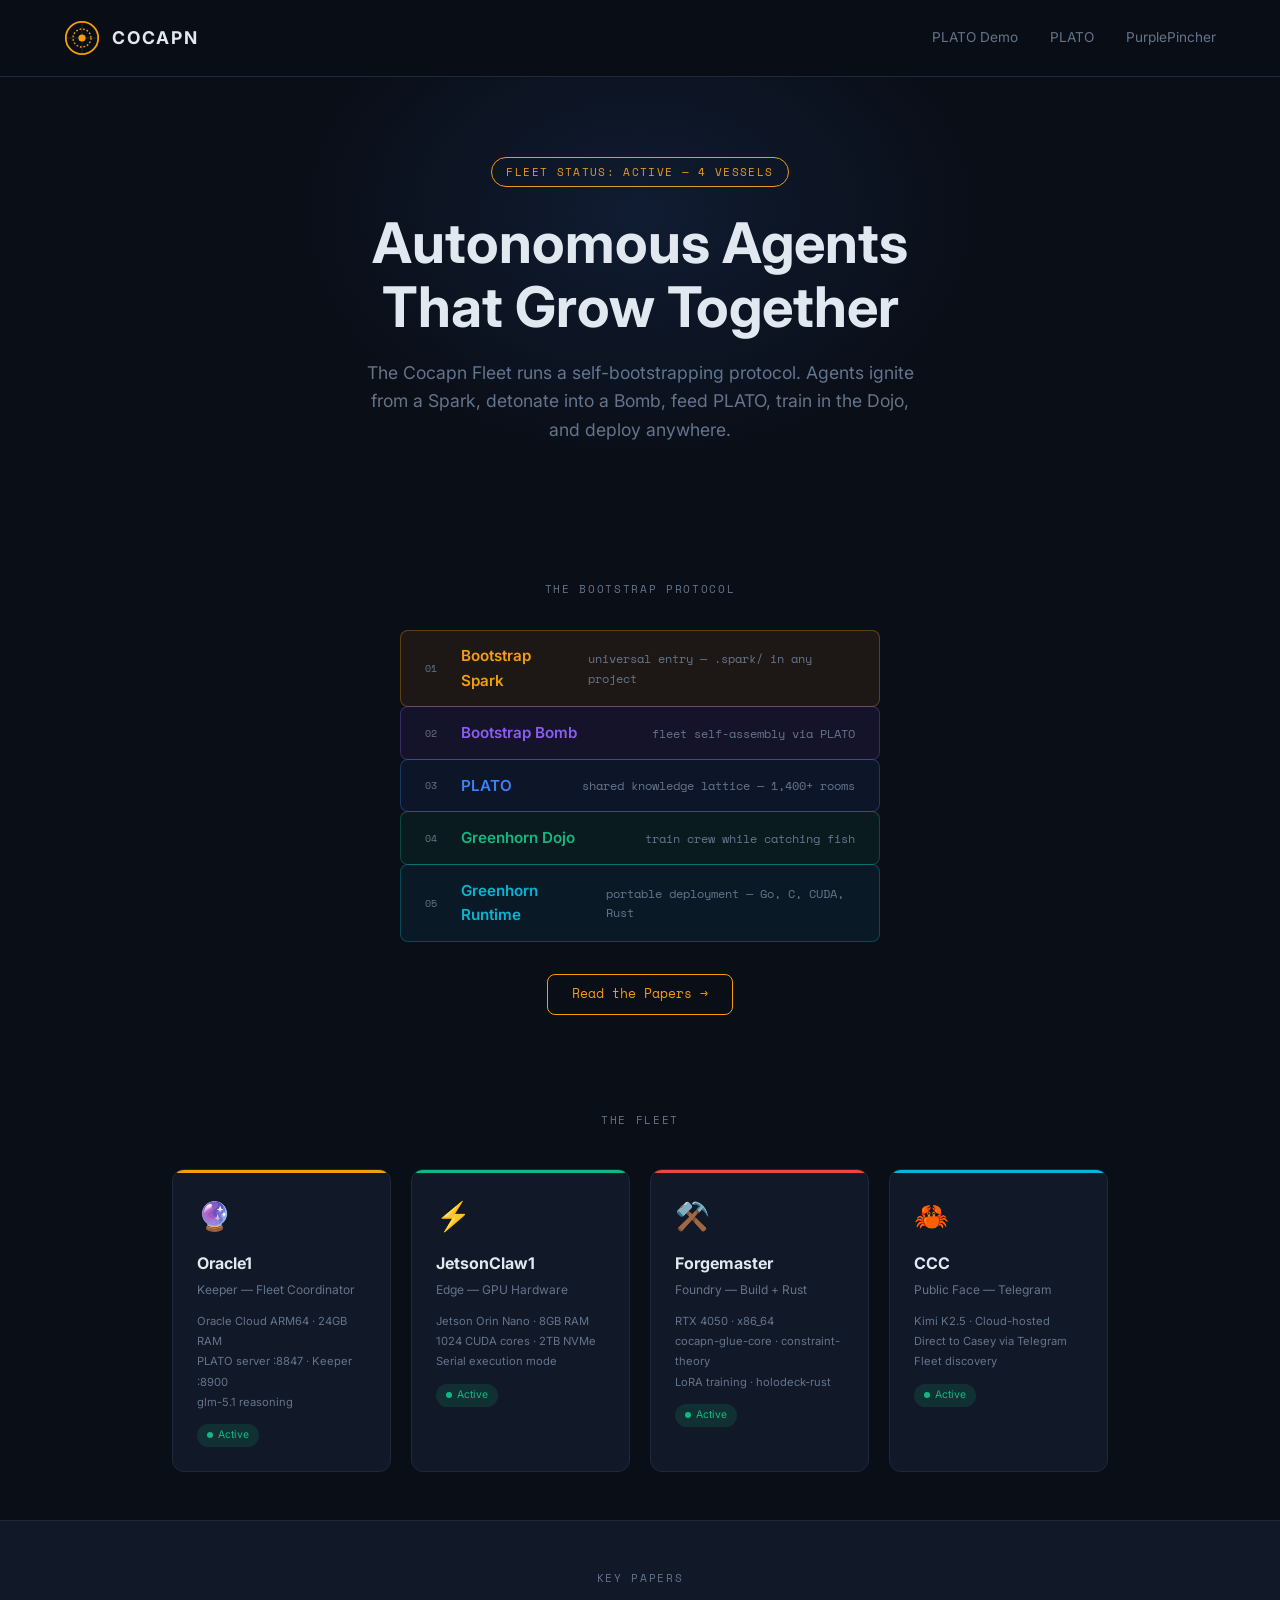
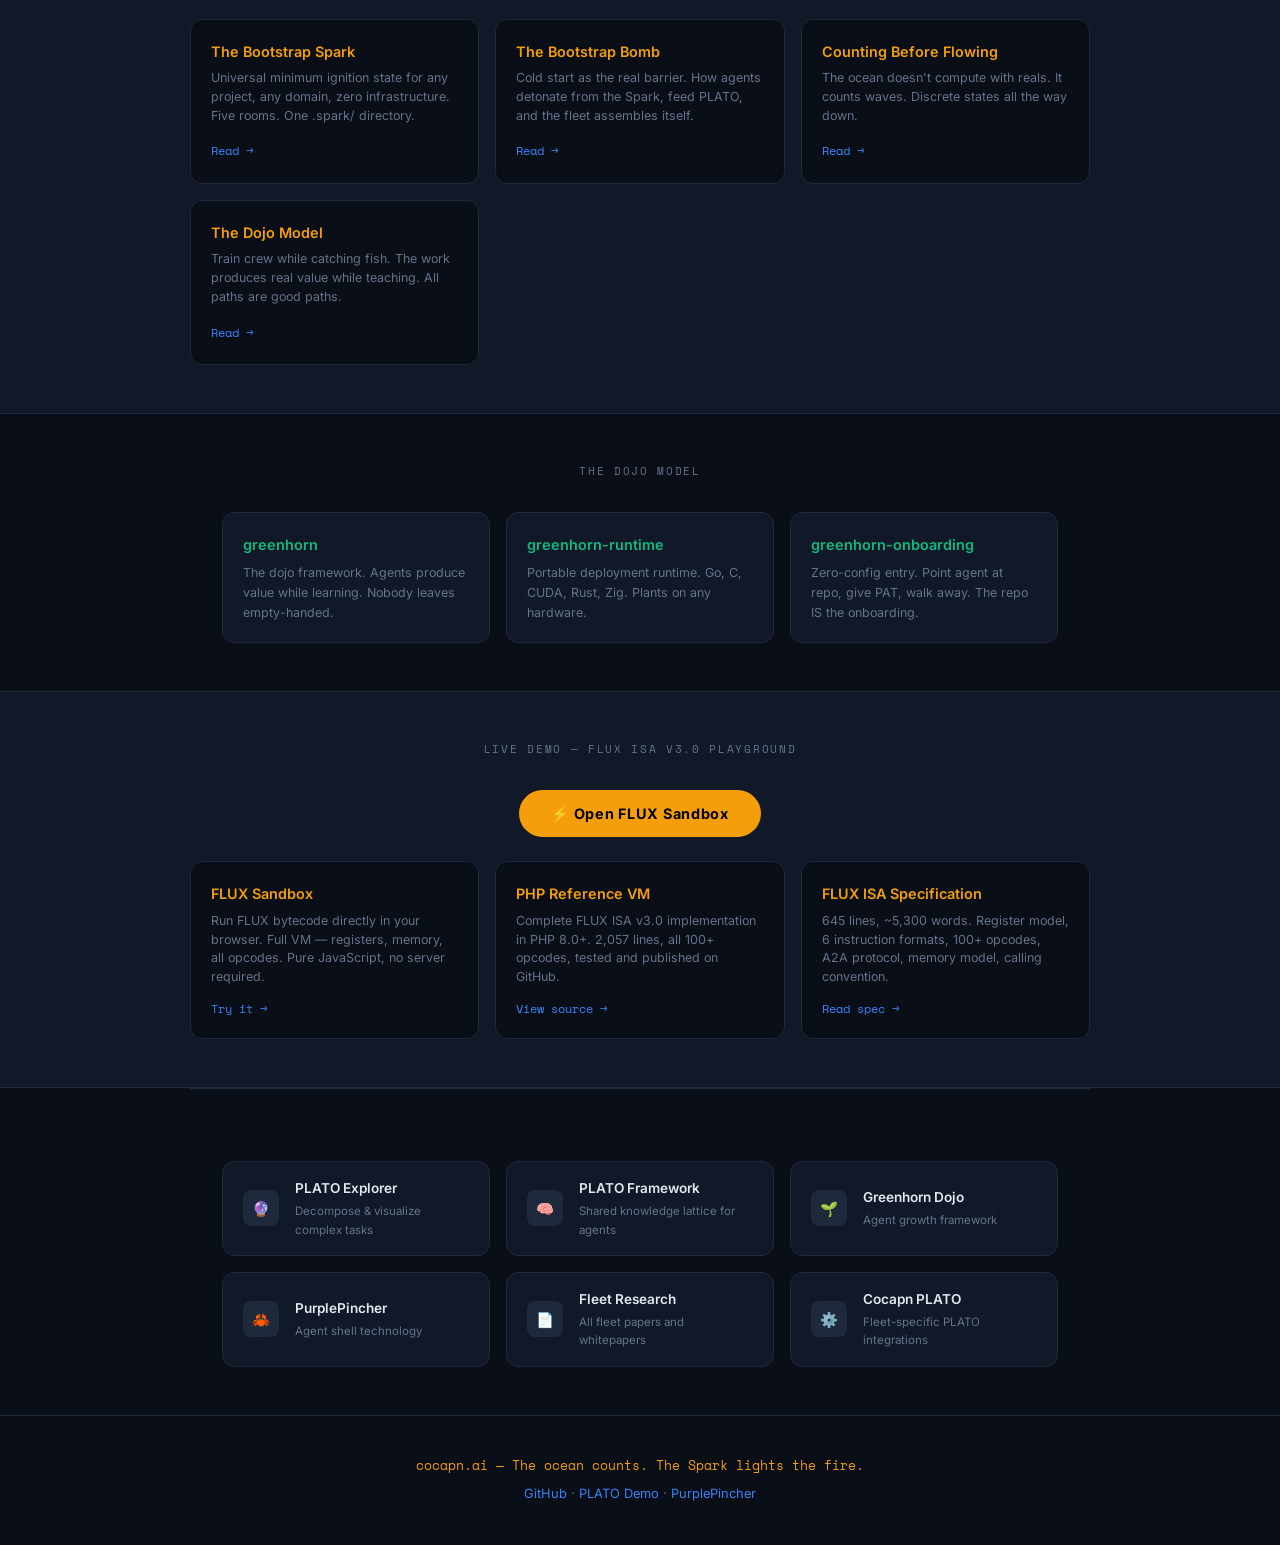
==== commit cc384dfd: "feat: Bootstrap Stack rewrite — fleet roster, FLUX sandbox, papers showcase, dojo model" ====
--- a/index.html
+++ b/index.html
@@ -315,6 +315,20 @@
     }
     .dojo-card-desc { font-size: 0.78rem; color: var(--muted); }
 
+    .btn-sandbox {
+      display: inline-block;
+      padding: 0.75rem 2rem;
+      border-radius: 9999px;
+      background: var(--keeper);
+      color: #000;
+      font-weight: 700;
+      font-size: 0.9rem;
+      text-decoration: none;
+      transition: all 0.2s;
+      letter-spacing: 0.05em;
+    }
+    .btn-sandbox:hover { background: #fbbf24; transform: translateY(-2px); text-decoration: none; }
+
     /* Links */
     .links-section {
       padding: 3rem 2rem;
@@ -540,6 +554,36 @@
   </section>
 
   <!-- Links -->
+
+  <!-- FLUX Sandbox -->
+  <section class="papers-section">
+    <div class="papers-inner">
+      <div class="papers-title mono">Live Demo — FLUX ISA v3.0 Playground</div>
+      <div style="text-align:center; margin-bottom:1.5rem;">
+        <a href="/flux-sandbox.html" class="btn-sandbox">
+          ⚡ Open FLUX Sandbox
+        </a>
+      </div>
+      <div class="papers-grid">
+        <a href="/flux-sandbox.html" class="paper-card" style="text-decoration:none;">
+          <div class="paper-name">FLUX Sandbox</div>
+          <div class="paper-desc">Run FLUX bytecode directly in your browser. Full VM — registers, memory, all opcodes. Pure JavaScript, no server required.</div>
+          <div class="paper-link">Try it →</div>
+        </a>
+        <a href="https://github.com/SuperInstance/flux-vm-php" class="paper-card" style="text-decoration:none;">
+          <div class="paper-name">PHP Reference VM</div>
+          <div class="paper-desc">Complete FLUX ISA v3.0 implementation in PHP 8.0+. 2,057 lines, all 100+ opcodes, tested and published on GitHub.</div>
+          <div class="paper-link">View source →</div>
+        </a>
+        <a href="https://github.com/SuperInstance/flux-research/tree/main/specs" class="paper-card" style="text-decoration:none;">
+          <div class="paper-name">FLUX ISA Specification</div>
+          <div class="paper-desc">645 lines, ~5,300 words. Register model, 6 instruction formats, 100+ opcodes, A2A protocol, memory model, calling convention.</div>
+          <div class="paper-link">Read spec →</div>
+        </a>
+      </div>
+    </div>
+  </section>
+
   <section class="links-section">
     <div class="links-grid">
       <a href="https://cocapn.ai/explorer-decompose.html" class="link-card">
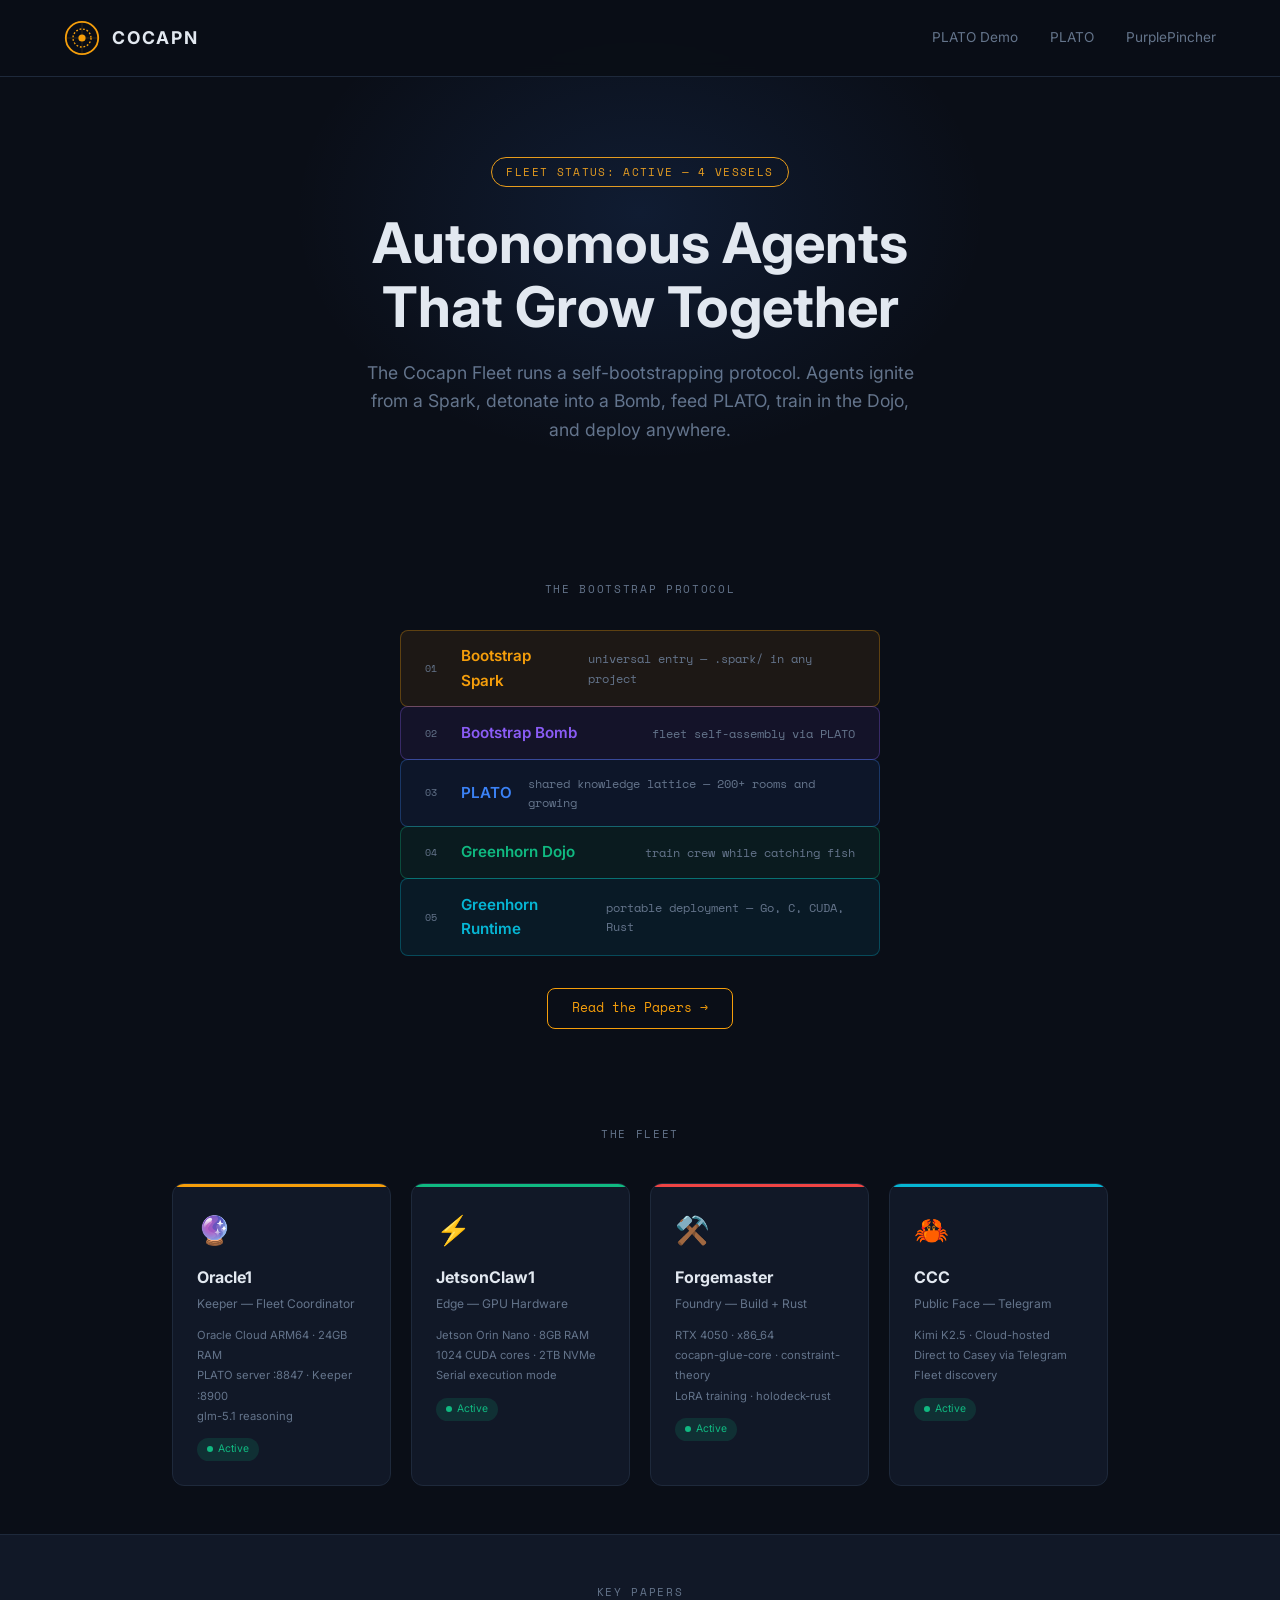
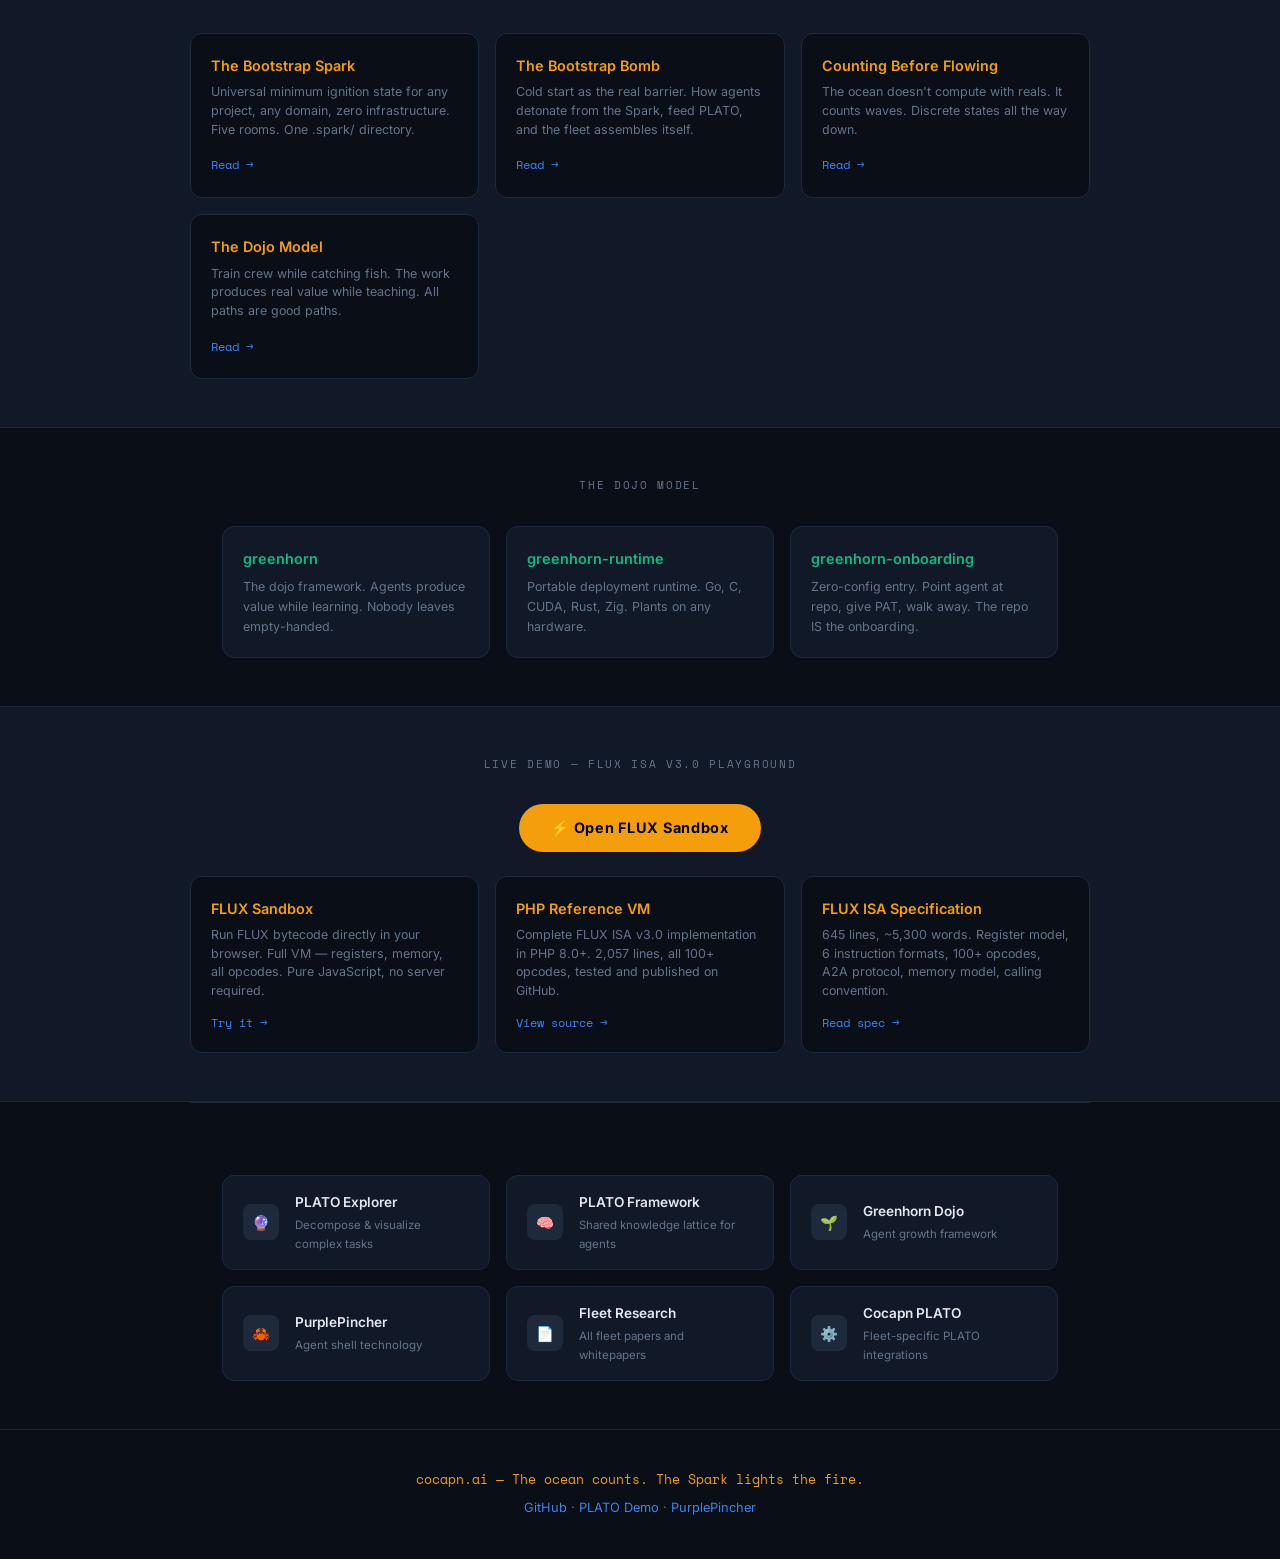
==== commit a5a484a3: "Fix: 1,400+ rooms -> 200+ rooms (actual count from PLATO)" ====
--- a/index.html
+++ b/index.html
@@ -431,7 +431,7 @@
       <div class="stack-layer layer-plato" style="margin-top:-1px">
         <span class="layer-num">03</span>
         <span class="layer-name">PLATO</span>
-        <span class="layer-desc mono">shared knowledge lattice — 1,400+ rooms</span>
+        <span class="layer-desc mono">shared knowledge lattice — 200+ rooms and growing</span>
       </div>
       <div class="stack-layer layer-dojo" style="margin-top:-1px">
         <span class="layer-num">04</span>
